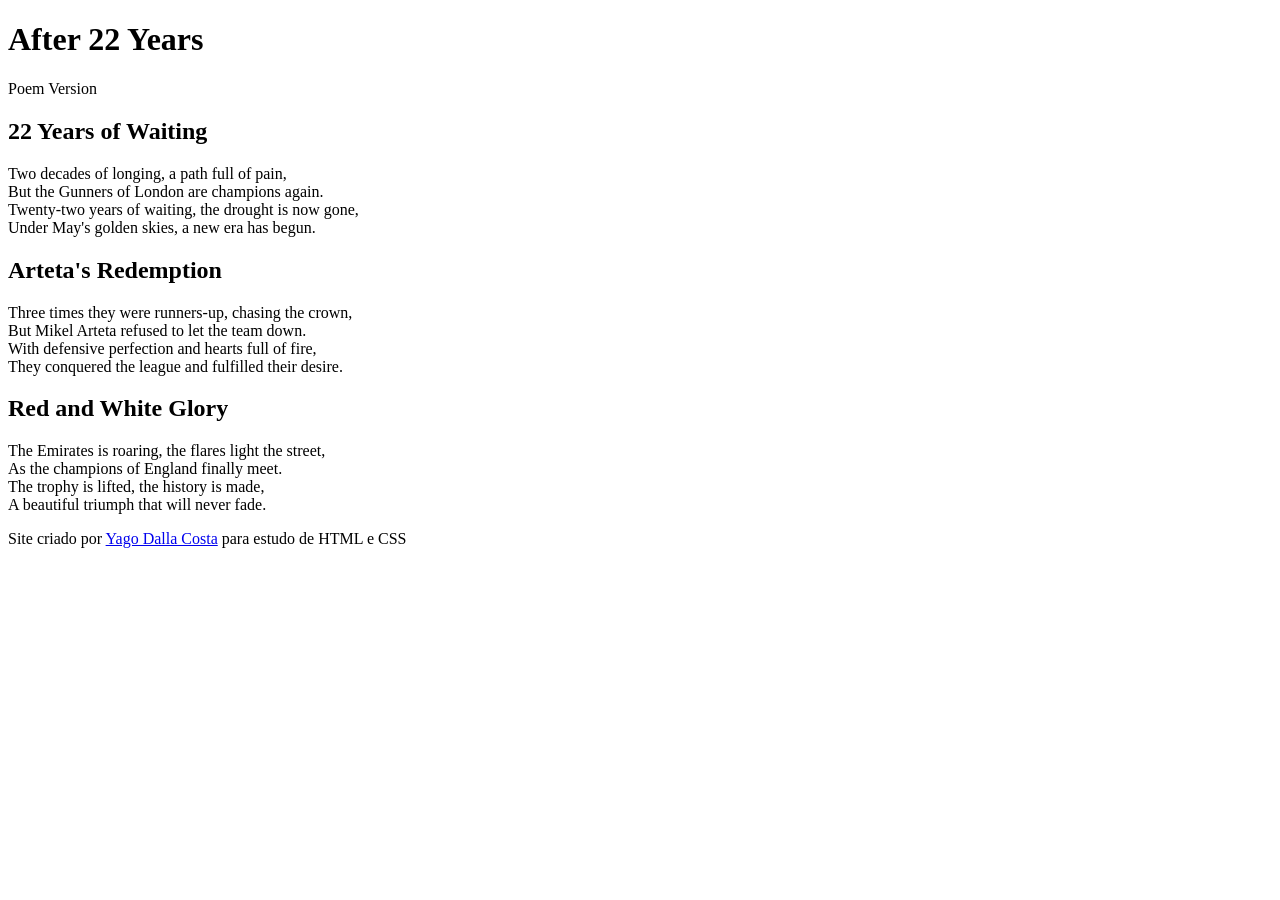
==== arsenal.html @ 3431f720 "Initial commit" ====
<!DOCTYPE html>
<html lang="pt-br">
<head>
    <meta charset="UTF-8">
    <meta name="viewport" content="width=device-width, initial-scale=1.0">
    <title>Arsenal Champion</title>
    <link rel="stylesheet" href="style.css">
</head>
<body>
    <header>
        <h1>After 22 Years</h1>
            <p>
              Poem Version  
            </p>
    </header>

        <section>
            <article>
                <h2>22 Years of Waiting</h2>
                    <p>
                        Two decades of longing, a path full of pain, <br>
                        But the Gunners of London are champions again. <br>
                        Twenty-two years of waiting, the drought is now gone, <br>
                        Under May's golden skies, a new era has begun. 
                    </p>
            </article>

            <article>
                <h2>Arteta's Redemption</h2>
                    <p>
                        Three times they were runners-up, chasing the crown, <br>
                        But Mikel Arteta refused to let the team down. <br>
                        With defensive perfection and hearts full of fire, <br>
                        They conquered the league and fulfilled their desire. 
                    </p>
            </article>

            <article>
                <h2>Red and White Glory</h2>
                    <p>
                        The Emirates is roaring, the flares light the street, <br>
                        As the champions of England finally meet. <br>
                        The trophy is lifted, the history is made, <br>
                        A beautiful triumph that will never fade. 
                    </p>
            </article>
        </section>

    <footer>
        <p>Site criado por <a href="https://github.com/yagodallac" target="_blank">Yago Dalla Costa</a> para estudo de HTML e CSS</p>
    </footer>
</body>
</html>
---- style.css ----
@charset "UTF-8";

body {
    
}
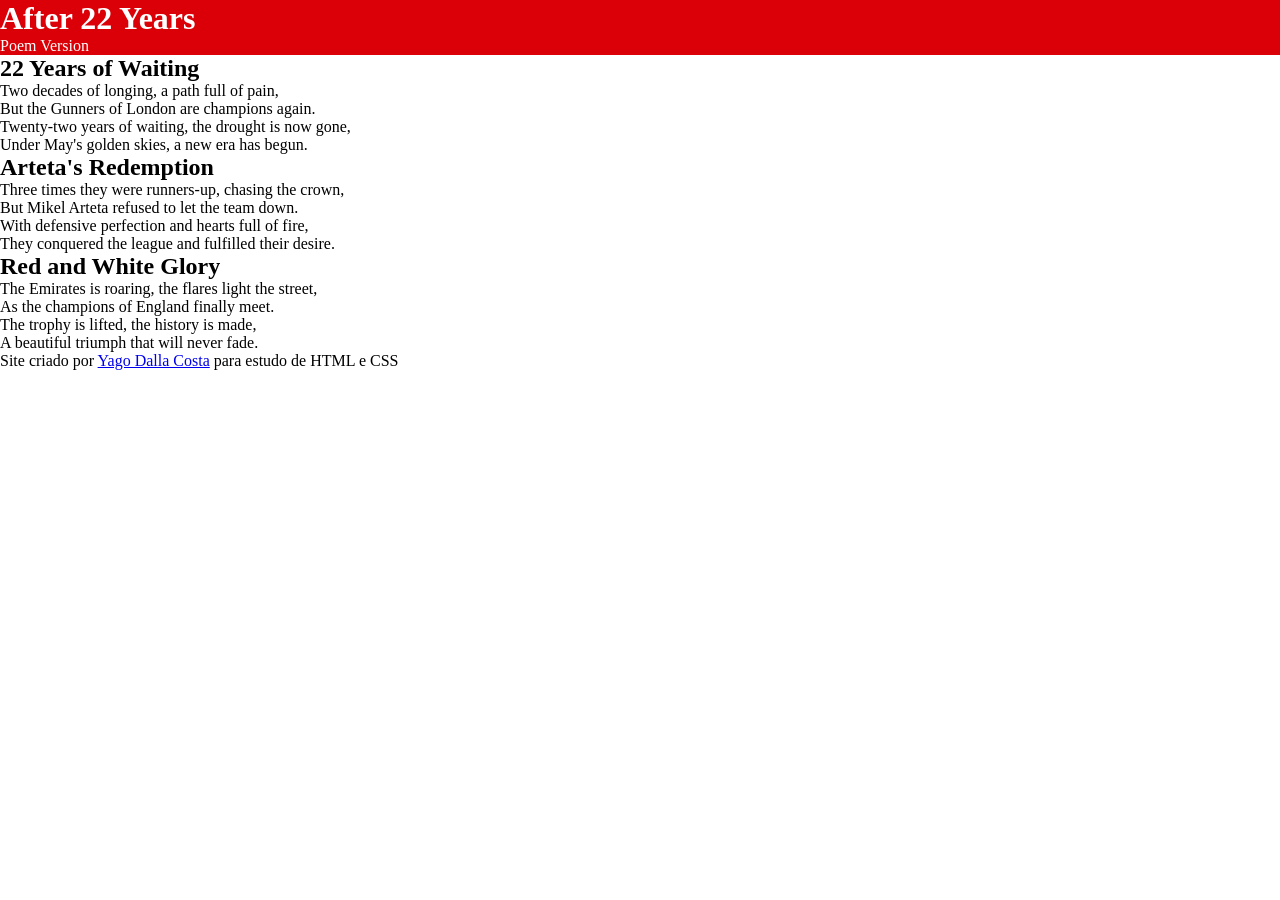
==== commit 87ea7f9e: "atualização" ====
--- a/arsenal.html
+++ b/arsenal.html
@@ -6,18 +6,19 @@
     <title>Arsenal Champion</title>
     <link rel="stylesheet" href="style.css">
 </head>
+
 <body>
-    <header>
-        <h1>After 22 Years</h1>
-            <p>
+    <header><!-- cabeçalho -->
+        <h1>After 22 Years</h1><!-- título do cabeçalho -->
+            <p><!-- parágrafo do cabeçalho -->
               Poem Version  
             </p>
     </header>
 
-        <section>
-            <article>
-                <h2>22 Years of Waiting</h2>
-                    <p>
+        <section><!-- seção -->
+            <article class="imagem"><!-- conteúdo com imagem -->
+                <h2>22 Years of Waiting</h2><!-- título do conteúdo com imagem -->
+                    <p><!-- parágrafo do conteúdo com imagem -->
                         Two decades of longing, a path full of pain, <br>
                         But the Gunners of London are champions again. <br>
                         Twenty-two years of waiting, the drought is now gone, <br>
@@ -25,9 +26,9 @@
                     </p>
             </article>
 
-            <article>
-                <h2>Arteta's Redemption</h2>
-                    <p>
+            <article class="imagem"><!-- conteúdo com imagem -->
+                <h2>Arteta's Redemption</h2><!-- título do conteúdo com imagem -->
+                    <p><!-- parágrafo do conteúdo com imagem -->
                         Three times they were runners-up, chasing the crown, <br>
                         But Mikel Arteta refused to let the team down. <br>
                         With defensive perfection and hearts full of fire, <br>
@@ -35,9 +36,9 @@
                     </p>
             </article>
 
-            <article>
-                <h2>Red and White Glory</h2>
-                    <p>
+            <article class="normal"><!-- conteúdo normal -->
+                <h2>Red and White Glory</h2><!-- título do conteúdo normal -->
+                    <p><!-- parágrafo do conteúdo normal -->
                         The Emirates is roaring, the flares light the street, <br>
                         As the champions of England finally meet. <br>
                         The trophy is lifted, the history is made, <br>
@@ -46,7 +47,7 @@
             </article>
         </section>
 
-    <footer>
+    <footer><!-- rodapé -->
         <p>Site criado por <a href="https://github.com/yagodallac" target="_blank">Yago Dalla Costa</a> para estudo de HTML e CSS</p>
     </footer>
 </body>
--- a/style.css
+++ b/style.css
@@ -1,5 +1,70 @@
 @charset "UTF-8";
 
+:root {
+    --vermelho-color: #DB0007;
+    --azul-color: #063672;
+    --dourado-color: #9C824A;
+    --font-family: 'Arial', sans-serif;
+}
+
+* {
+    margin: 0;
+    padding: 0;
+}
+
+/*-------------------------------------------------------*/
+
 body {
+    height: 100vh;
+    background-color: white;
+}
+/* cabeçalho */
+header {
+    background-color: var(--vermelho-color);
+}
+/* título do cabeçalho */
+header h1 {
+    color: white;
+}
+/* parágrafo do cabeçalho */
+header p {
+    color: white;
+}
+
+/* seção */
+section {
     
 }
+/* conteúdo com imagem */
+article.imagem {
+    
+}
+/* título do conteúdo com imagem */
+article.imagem > h2 {
+    
+}
+/* parágrafo do conteúdo com imagem */
+article.imagem > p {
+    
+}
+/* conteúdo normal */
+article.normal {
+    
+}
+/* título do conteúdo normal */
+article.normal > h2 {
+    
+}
+/* parágrafo do conteúdo normal */
+article.normal > p {
+
+}
+
+/* rodapé */
+footer {
+    
+}
+/* parágrafo do rodapé */
+footer p {
+    
+}
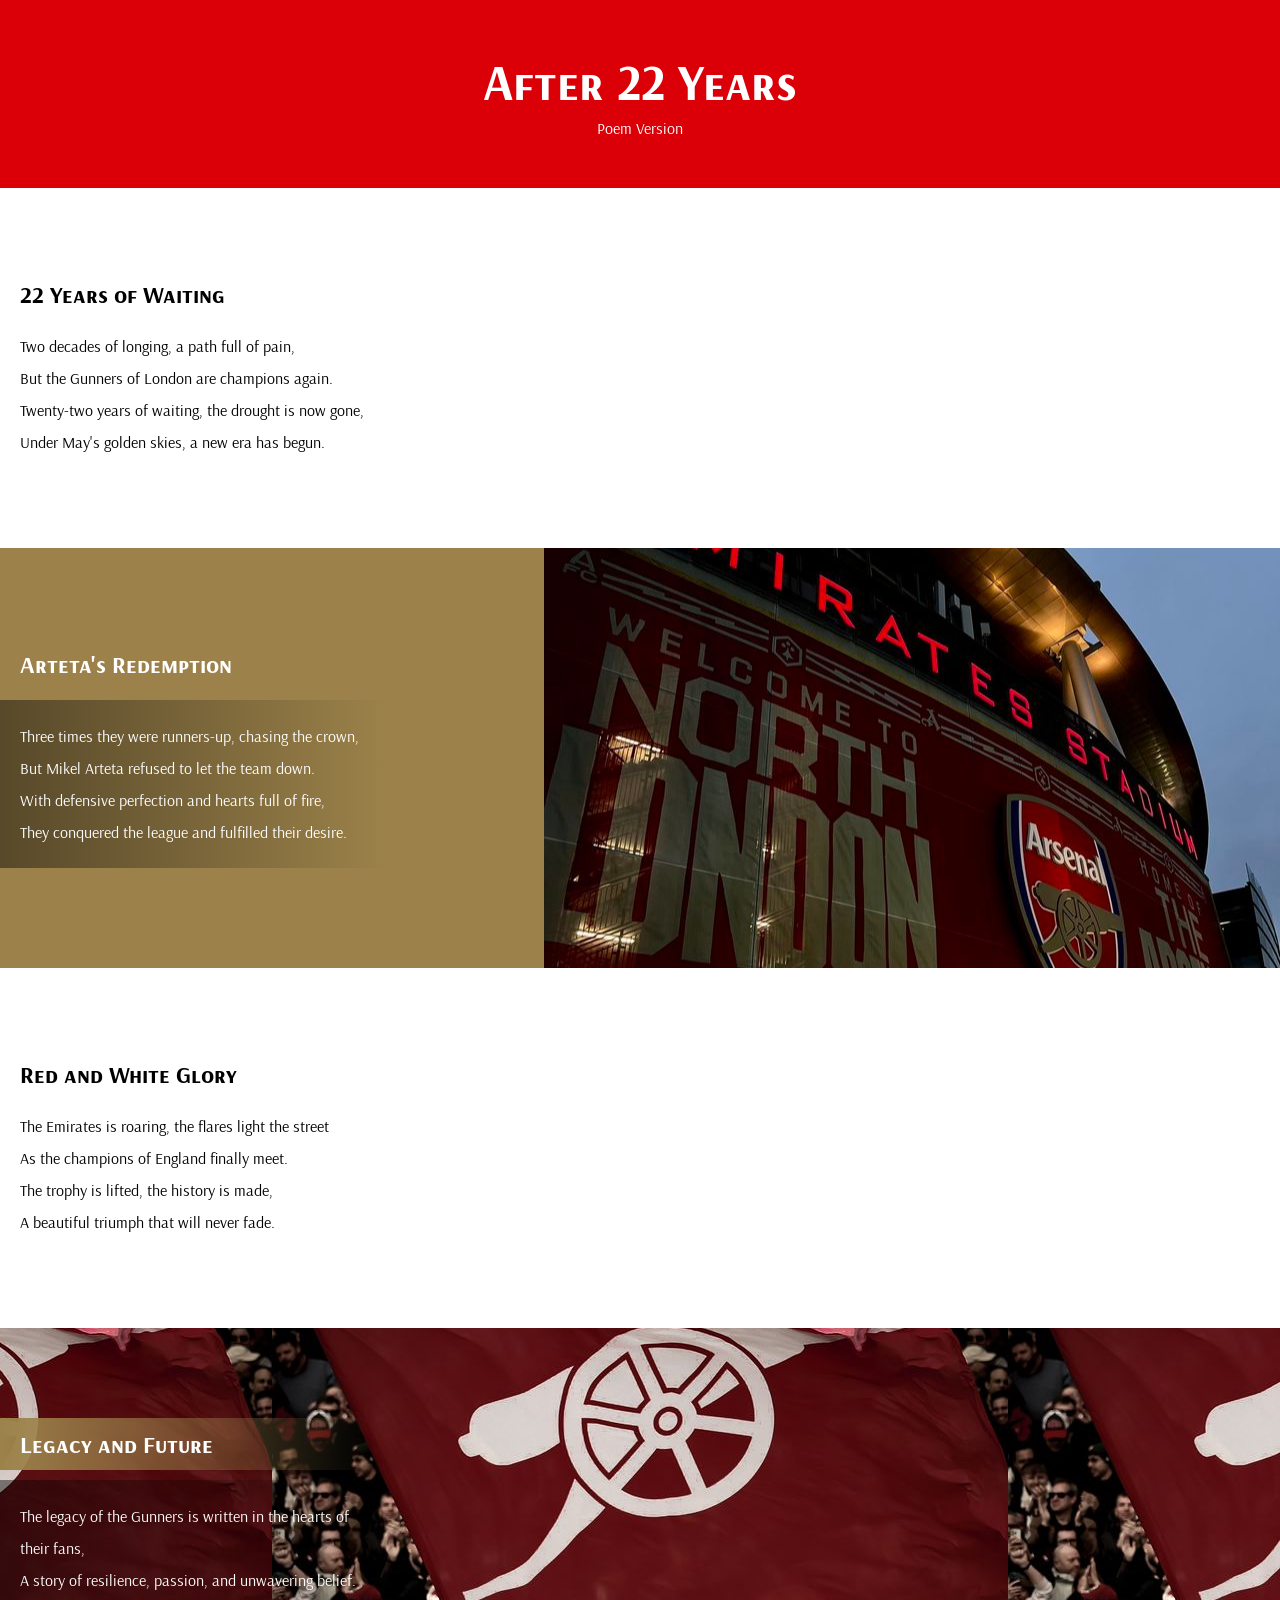
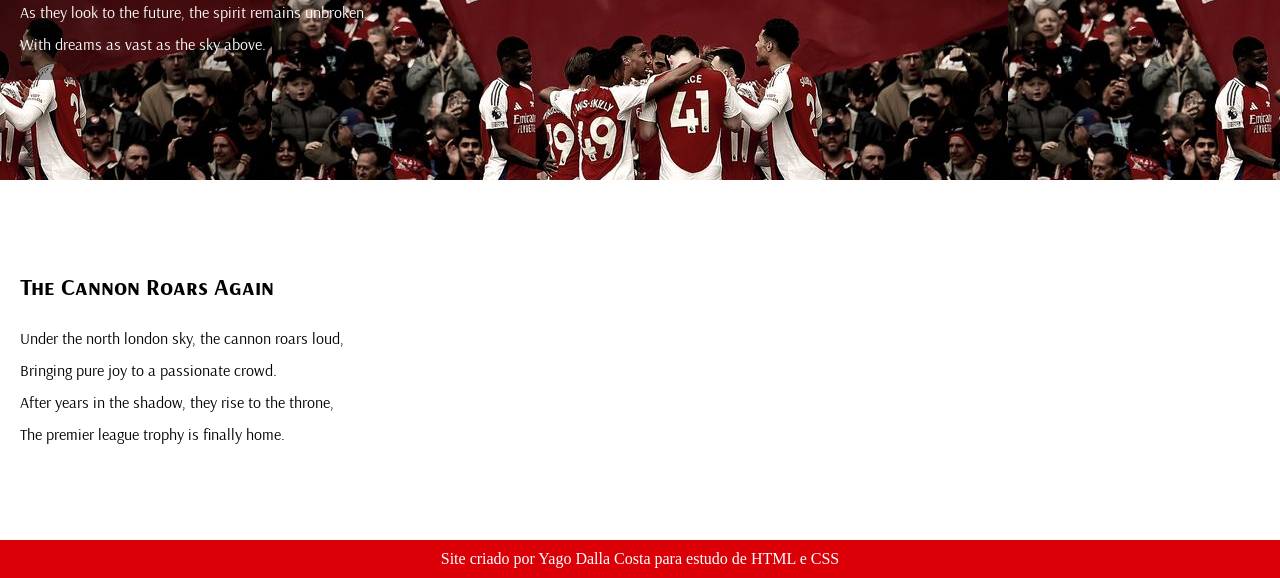
==== commit 507389cc: "atualização" ====
--- a/arsenal.html
+++ b/arsenal.html
@@ -9,16 +9,16 @@
 
 <body>
     <header><!-- cabeçalho -->
-        <h1>After 22 Years</h1><!-- título do cabeçalho -->
+        <h1><a href="https://www.arsenal.com/news/watch-our-premier-league-trophy-celebrations" target="_blank">After 22 Years</a></h1><!-- título do cabeçalho -->
             <p><!-- parágrafo do cabeçalho -->
               Poem Version  
             </p>
     </header>
 
         <section><!-- seção -->
-            <article class="imagem"><!-- conteúdo com imagem -->
-                <h2>22 Years of Waiting</h2><!-- título do conteúdo com imagem -->
-                    <p><!-- parágrafo do conteúdo com imagem -->
+            <article class="normal"><!-- conteúdo normal -->
+                <h2>22 Years of Waiting</h2><!-- título do conteúdo normal -->
+                    <p><!-- parágrafo do conteúdo normal -->
                         Two decades of longing, a path full of pain, <br>
                         But the Gunners of London are champions again. <br>
                         Twenty-two years of waiting, the drought is now gone, <br>
@@ -26,7 +26,7 @@
                     </p>
             </article>
 
-            <article class="imagem"><!-- conteúdo com imagem -->
+            <article class="imagem" id="emirates"><!-- conteúdo com imagem -->
                 <h2>Arteta's Redemption</h2><!-- título do conteúdo com imagem -->
                     <p><!-- parágrafo do conteúdo com imagem -->
                         Three times they were runners-up, chasing the crown, <br>
@@ -39,11 +39,31 @@
             <article class="normal"><!-- conteúdo normal -->
                 <h2>Red and White Glory</h2><!-- título do conteúdo normal -->
                     <p><!-- parágrafo do conteúdo normal -->
-                        The Emirates is roaring, the flares light the street, <br>
-                        As the champions of England finally meet. <br>
-                        The trophy is lifted, the history is made, <br>
+                        The Emirates is roaring, the flares light the street<br>
+                        As the champions of England finally meet.<br>
+                        The trophy is lifted, the history is made,<br>
                         A beautiful triumph that will never fade. 
                     </p>
+            </article>
+
+            <article class="imagem" id="time"><!-- conteúdo com imagem -->
+                <h2>Legacy and Future</h2><!-- título do conteúdo com imagem -->
+                <p>
+                    The legacy of the Gunners is written in the hearts of their fans, <br>
+                    A story of resilience, passion, and unwavering belief. <br>
+                    As they look to the future, the spirit remains unbroken, <br>
+                    With dreams as vast as the sky above.
+                </p>
+            </article>
+
+            <article class="normal"><!-- conteúdo normal -->
+                <h2>The Cannon Roars Again</h2><!-- título do conteúdo normal -->
+                <p>
+                    Under the north london sky, the cannon roars loud,<br>
+                    Bringing pure joy to a passionate crowd.<br>
+                    After years in the shadow, they rise to the throne,<br>
+                    The premier league trophy is finally home.
+                </p>
             </article>
         </section>
 
--- a/style.css
+++ b/style.css
@@ -1,10 +1,13 @@
 @charset "UTF-8";
+
+@import url('https://fonts.googleapis.com/css2?family=Arsenal+SC:ital,wght@0,400;0,700;1,400;1,700&family=Arsenal:ital,wght@0,400;0,700;1,400;1,700&display=swap');
 
 :root {
     --vermelho-color: #DB0007;
     --azul-color: #063672;
     --dourado-color: #9C824A;
-    --font-family: 'Arial', sans-serif;
+    --font-maiuscula: 'Arsenal SC', serif;
+    --font-normal: 'Arsenal', serif;
 }
 
 * {
@@ -24,11 +27,27 @@
 }
 /* título do cabeçalho */
 header h1 {
+    padding: 50px 0px 5px 0px;
+    text-align: center;
+}
+/* link do título do cabeçalho */
+header h1 a {
+    font-size: 50px;
+    font-family: var(--font-maiuscula);
     color: white;
+    text-decoration: none;
+}  
+/* link do título do cabeçalho ao passar o mouse */
+header h1 a:hover {
+    text-decoration: underline;
+    background-color: var(--dourado-color);
 }
 /* parágrafo do cabeçalho */
 header p {
+    font-family: var(--font-normal);
     color: white;
+    padding-bottom: 50px;
+    text-align: center;
 }
 
 /* seção */
@@ -37,34 +56,77 @@
 }
 /* conteúdo com imagem */
 article.imagem {
-    
+    background-color: var(--dourado-color);
+    padding-top: 10vh;
+    padding-bottom: 10vh;
+    line-height: 2em;
 }
 /* título do conteúdo com imagem */
 article.imagem > h2 {
-    
+    color: white;
+    font-family: var(--font-maiuscula);
+    padding: 10px 0px 10px 20px;
+    margin-bottom: 10px;
+    background-image: linear-gradient(to left, transparent, var(--dourado-color));
+    width: 350px;
+
 }
 /* parágrafo do conteúdo com imagem */
 article.imagem > p {
-    
+    color: white;
+    font-family: var(--font-normal);
+    padding: 20px;
+    margin-bottom: 10px;
+    background-image: linear-gradient(to left, transparent, rgba(0, 0, 0, 0.445));
+    width: 350px;
+}
+/* imagem  01*/
+article.imagem#emirates {
+    background-image: url(imagens/emirates.jfif);
+    background-position: right center;
+    background-repeat: no-repeat;
+}
+/* imagem 02 */
+article.imagem#time {
+    background-image: url(imagens/time.jfif);
+    background-position: center center;
 }
 /* conteúdo normal */
 article.normal {
-    
+    padding-top: 10vh;
+    padding-bottom: 10vh;
+    padding-left: 20px;
+    line-height: 2em;
 }
 /* título do conteúdo normal */
 article.normal > h2 {
-    
+    font-family: var(--font-maiuscula);
+    padding-bottom: 20px;
+
 }
 /* parágrafo do conteúdo normal */
 article.normal > p {
+    font-family: var(--font-normal);
 
 }
 
 /* rodapé */
 footer {
-    
+    background-color: var(--vermelho-color);
+    padding: 10px;
+}
+/* link do rodapé */
+footer a {
+    color: white;
+    text-decoration: none;
+}
+/* link do rodapé ao passar o mouse */
+footer a:hover {    
+    text-decoration: underline;
+    background-color: var(--dourado-color);
 }
 /* parágrafo do rodapé */
 footer p {
-    
+    color: white;
+    text-align: center;
 }
